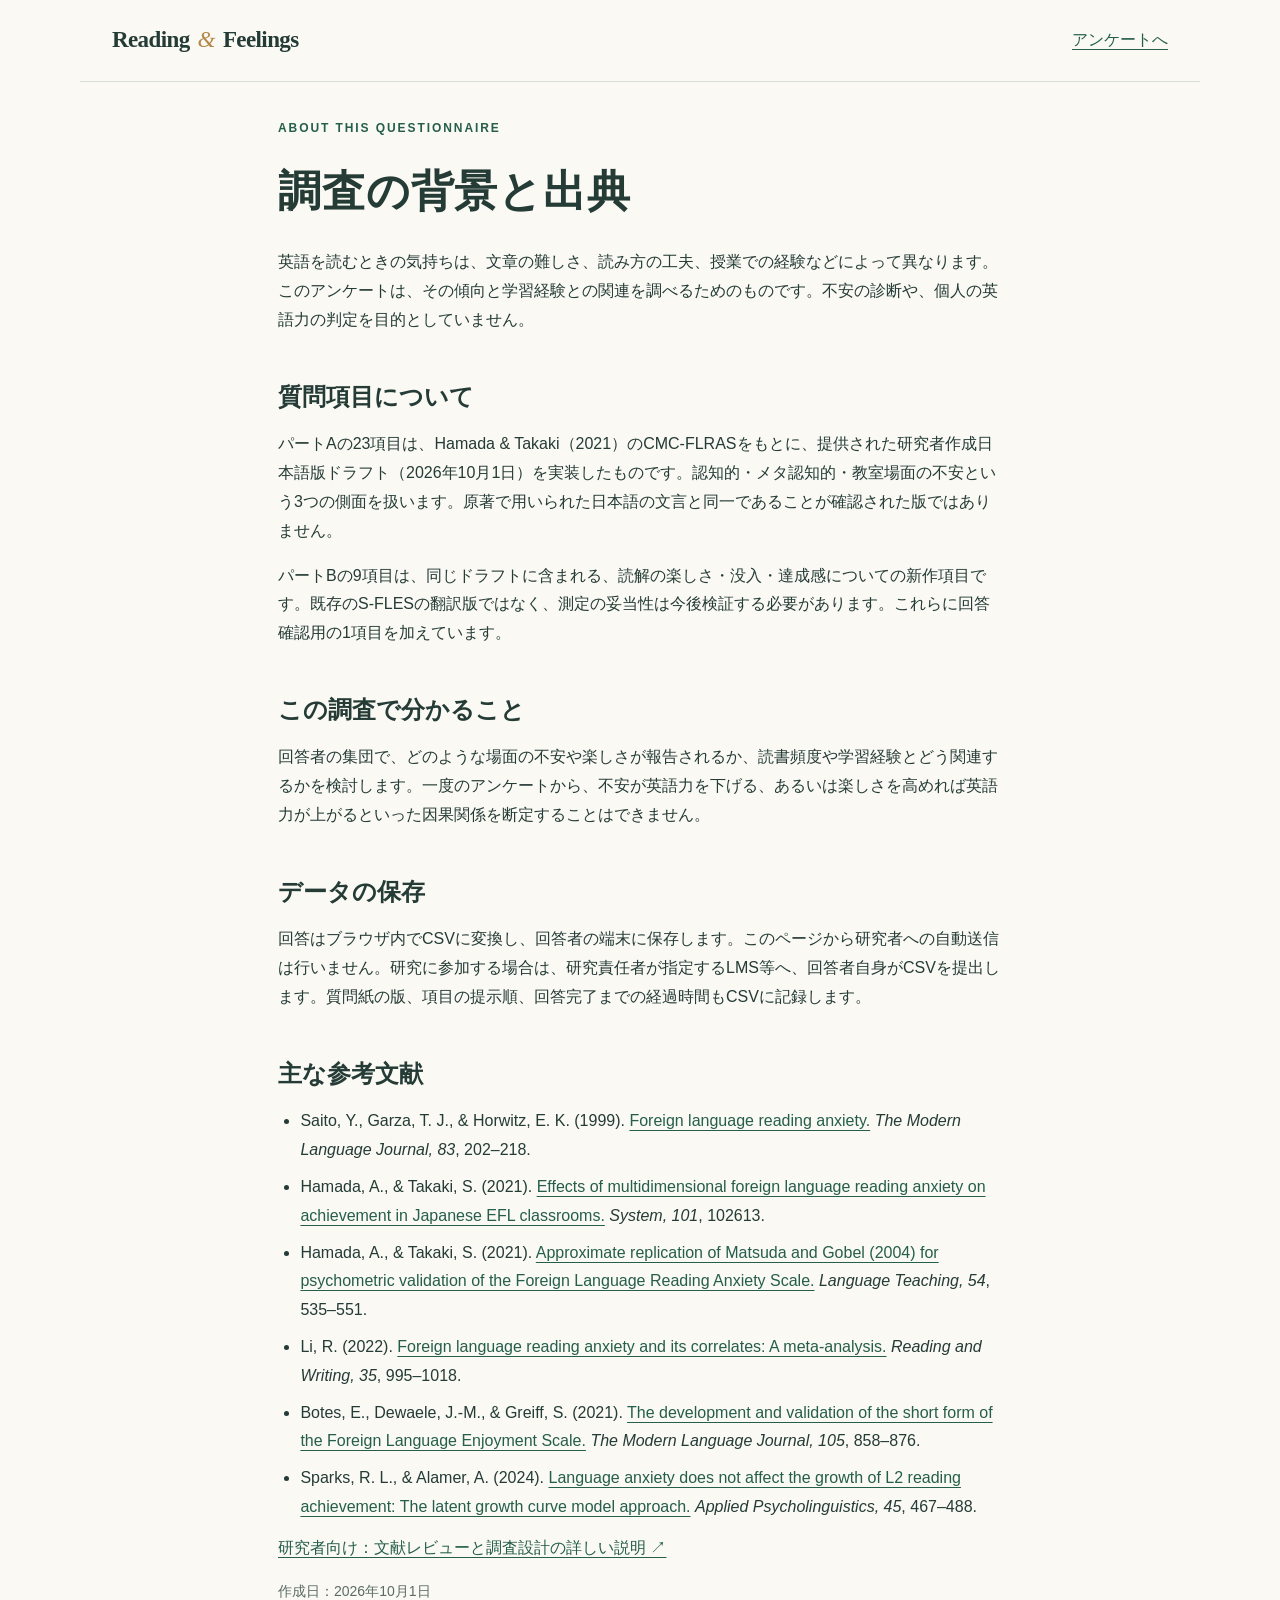
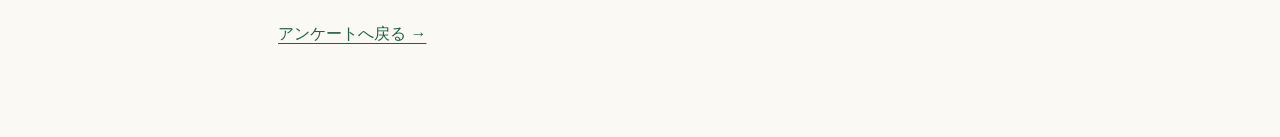
==== site/about.html @ a47036a0 "Add research-based Japanese reading questionnaire with CSV download" ====
<!doctype html>
<html lang="ja">
<head><meta charset="utf-8"><meta name="viewport" content="width=device-width, initial-scale=1"><meta name="robots" content="noindex, nofollow"><meta name="referrer" content="no-referrer"><title>調査の背景・出典 | Reading & Feelings</title><link rel="icon" href="favicon.svg" type="image/svg+xml"><link rel="stylesheet" href="styles.css"></head>
<body><header class="site-header"><div class="wordmark">Reading <i>&</i> Feelings</div><a href="index.html">アンケートへ</a></header>
<main class="prose"><p class="eyebrow">ABOUT THIS QUESTIONNAIRE</p><h1>調査の背景と出典</h1><p>英語を読むときの気持ちは、文章の難しさ、読み方の工夫、授業での経験などによって異なります。このアンケートは、その傾向と学習経験との関連を調べるためのものです。不安の診断や、個人の英語力の判定を目的としていません。</p>
<h2>質問項目について</h2><p>パートAの23項目は、Hamada & Takaki（2021）のCMC-FLRASをもとに、提供された研究者作成日本語版ドラフト（2026年10月1日）を実装したものです。認知的・メタ認知的・教室場面の不安という3つの側面を扱います。原著で用いられた日本語の文言と同一であることが確認された版ではありません。</p><p>パートBの9項目は、同じドラフトに含まれる、読解の楽しさ・没入・達成感についての新作項目です。既存のS-FLESの翻訳版ではなく、測定の妥当性は今後検証する必要があります。これらに回答確認用の1項目を加えています。</p>
<h2>この調査で分かること</h2><p>回答者の集団で、どのような場面の不安や楽しさが報告されるか、読書頻度や学習経験とどう関連するかを検討します。一度のアンケートから、不安が英語力を下げる、あるいは楽しさを高めれば英語力が上がるといった因果関係を断定することはできません。</p>
<h2>データの保存</h2><p>回答はブラウザ内でCSVに変換し、回答者の端末に保存します。このページから研究者への自動送信は行いません。研究に参加する場合は、研究責任者が指定するLMS等へ、回答者自身がCSVを提出します。質問紙の版、項目の提示順、回答完了までの経過時間もCSVに記録します。</p>
<h2>主な参考文献</h2><ul class="list">
<li>Saito, Y., Garza, T. J., & Horwitz, E. K. (1999). <a href="https://doi.org/10.1111/0026-7902.00016">Foreign language reading anxiety.</a> <i>The Modern Language Journal, 83</i>, 202–218.</li>
<li>Hamada, A., & Takaki, S. (2021). <a href="https://doi.org/10.1016/j.system.2021.102613">Effects of multidimensional foreign language reading anxiety on achievement in Japanese EFL classrooms.</a> <i>System, 101</i>, 102613.</li>
<li>Hamada, A., & Takaki, S. (2021). <a href="https://doi.org/10.1017/S0261444819000296">Approximate replication of Matsuda and Gobel (2004) for psychometric validation of the Foreign Language Reading Anxiety Scale.</a> <i>Language Teaching, 54</i>, 535–551.</li>
<li>Li, R. (2022). <a href="https://doi.org/10.1007/s11145-021-10213-x">Foreign language reading anxiety and its correlates: A meta-analysis.</a> <i>Reading and Writing, 35</i>, 995–1018.</li>
<li>Botes, E., Dewaele, J.-M., & Greiff, S. (2021). <a href="https://doi.org/10.1111/modl.12741">The development and validation of the short form of the Foreign Language Enjoyment Scale.</a> <i>The Modern Language Journal, 105</i>, 858–876.</li>
<li>Sparks, R. L., & Alamer, A. (2024). <a href="https://doi.org/10.1017/S0142716424000171">Language anxiety does not affect the growth of L2 reading achievement: The latent growth curve model approach.</a> <i>Applied Psycholinguistics, 45</i>, 467–488.</li></ul>
<p><a href="https://github.com/Ryuya-dot-com/Reading_Questionnaire/blob/main/docs/literature-review.md">研究者向け：文献レビューと調査設計の詳しい説明 ↗</a></p><p class="quiet">作成日：2026年10月1日</p><p><a href="index.html">アンケートへ戻る →</a></p></main></body></html>
---- site/styles.css ----
:root { color-scheme: light; --ink:#253b36; --muted:#5c6c65; --green:#255e4a; --pale:#ecf2e9; --paper:#faf9f4; --line:#d7ded3; --gold:#b48744; }
* { box-sizing:border-box; }
body { margin:0; background:var(--paper); color:var(--ink); font-family:-apple-system,BlinkMacSystemFont,"Hiragino Kaku Gothic ProN","Yu Gothic",Meiryo,sans-serif; font-size:16px; line-height:1.8; }
button,input,select,textarea { font:inherit; }
a { color:var(--green); text-underline-offset:4px; }
button,a,input,select,textarea,summary { -webkit-tap-highlight-color:transparent; }
:focus-visible { outline:3px solid #ae761f; outline-offset:4px; }
h1[tabindex="-1"]:focus,h2[tabindex="-1"]:focus { outline:none; }
[hidden] { display:none!important; }
.site-header,.site-footer { max-width:1120px; margin:auto; padding:26px 32px; display:flex; align-items:center; justify-content:space-between; gap:20px; }
.site-header { border-bottom:1px solid var(--line); }
.wordmark { font:600 23px Georgia,serif; letter-spacing:-.6px; display:flex; gap:8px; align-items:center; }
.wordmark i { color:var(--gold); font-weight:400; }
.book-mark { color:var(--green); font:30px Georgia,serif; margin-right:6px; }
.header-note,.site-footer { color:var(--muted); font-size:12px; }
main { max-width:850px; padding:36px 28px 72px; margin:auto; min-height:75vh; }
.hero { padding:25px 0 30px; }
.eyebrow { color:var(--green); letter-spacing:.16em; font-size:12px; font-weight:700; margin:0 0 18px; }
h1 { font-family:"Hiragino Mincho ProN","Yu Mincho",serif; font-size:clamp(29px,4vw,43px); line-height:1.65; font-weight:600; letter-spacing:.02em; margin:0 0 20px; }
h2 { font-size:24px; line-height:1.65; margin:0 0 14px; }
h3 { font-size:17px; margin:0 0 10px; }
p { margin:0 0 16px; }
.lead { color:var(--muted); max-width:640px; }
.facts { display:flex; flex-wrap:wrap; gap:12px 32px; border-top:1px solid var(--line); border-bottom:1px solid var(--line); padding:17px 0; margin:25px 0 0; font-size:14px; }
.facts strong { font-size:21px; margin-right:5px; }
.card { background:#fff; border:1px solid var(--line); border-radius:14px; padding:26px; margin-bottom:20px; }
.notice { border-left:3px solid var(--gold); background:#f4efdf; padding:14px 18px; border-radius:0 6px 6px 0; margin:0 0 26px; font-size:14px; }
.quiet { color:var(--muted); font-size:14px; }
.list { padding-left:1.4em; margin:0 0 12px; }
.list li { margin:8px 0; }
.consent-check { display:flex; gap:12px; align-items:flex-start; padding:12px 0; }
.consent-check input { width:21px; height:21px; flex:none; margin-top:4px; accent-color:var(--green); }
.actions { display:flex; align-items:center; justify-content:space-between; gap:14px; margin-top:26px; flex-wrap:wrap; }
button,.button { display:inline-block; padding:13px 24px; border:1px solid var(--green); border-radius:8px; background:var(--green); color:#fff; font-weight:600; text-decoration:none; cursor:pointer; min-height:50px; text-align:center; line-height:1.5; }
button:hover,.button:hover { background:#194c3b; }
button.secondary { background:transparent; color:var(--green); border-color:#a7b9ac; }
button.secondary:hover { background:var(--pale); }
.text-button { border:0; background:transparent; color:var(--muted); padding:9px 0; font-size:14px; text-decoration:underline; font-weight:400; }
.text-button:hover { color:var(--ink); background:transparent; }
.error { color:#9c2e24; padding:12px 0; font-weight:600; }
.progress-label { display:flex; justify-content:space-between; gap:12px; font-size:13px; color:var(--muted); margin-bottom:8px; }
progress { display:block; width:100%; height:6px; border:0; border-radius:8px; background:var(--line); margin-bottom:28px; }
progress::-webkit-progress-bar { background:var(--line); border-radius:8px; }
progress::-webkit-progress-value { background:var(--green); border-radius:8px; }
progress::-moz-progress-bar { background:var(--green); border-radius:8px; }
.question { min-width:0; padding:22px 24px 24px; margin:0 0 22px; border:1px solid var(--line); background:#fff; border-radius:12px; }
.question legend { padding:0 9px; margin-left:-9px; font-size:17px; font-weight:600; max-width:100%; }
.question legend .number { font-family:Georgia,serif; color:var(--green); margin-right:12px; font-size:21px; }
.likert { display:grid; grid-template-columns:repeat(5,1fr); gap:8px; margin-top:8px; }
.option { position:relative; }
.option input { position:absolute; opacity:0; width:1px; height:1px; }
.option span { min-height:104px; display:flex; flex-direction:column; justify-content:center; align-items:center; gap:3px; border:1px solid var(--line); border-radius:8px; padding:10px 6px; font-size:12px; text-align:center; cursor:pointer; line-height:1.5; }
.option b { font-size:18px; font-weight:500; }
.option input:checked + span { border-color:var(--green); background:var(--pale); box-shadow:inset 0 0 0 1px var(--green); color:#174734; }
.option input:focus-visible + span { outline:3px solid #ae761f; outline-offset:3px; }
.option span:hover { border-color:var(--green); }
.missing-options { display:flex; flex-wrap:wrap; gap:14px; margin-top:14px; font-size:13px; color:var(--muted); }
.missing-options label { display:flex; align-items:center; gap:6px; cursor:pointer; min-height:30px; }
.missing-options input { width:18px; height:18px; accent-color:var(--green); }
.question.invalid { border:2px solid #a43c2f; }
.fields { display:grid; grid-template-columns:1fr 1fr; gap:22px; }
.field { display:flex; flex-direction:column; gap:8px; font-size:14px; }
select,input[type=number],input[type=month],textarea { background:#fff; border:1px solid #9eafa4; border-radius:6px; color:var(--ink); padding:12px; width:100%; min-height:48px; }
textarea { resize:vertical; }
.field small { color:var(--muted); }
.check-icon { display:grid; place-items:center; border:1px solid #a7bea6; width:58px; height:58px; border-radius:50%; font-size:25px; color:var(--green); background:var(--pale); margin:0 0 24px; }
.filename { overflow-wrap:anywhere; background:var(--pale); border-radius:6px; padding:12px 16px; font-family:ui-monospace,monospace; font-size:13px; }
.summary { display:grid; grid-template-columns:repeat(3,1fr); gap:14px; margin:24px 0; }
.summary div { border-left:2px solid var(--line); padding-left:16px; }
.summary strong { display:block; font-size:27px; font-family:Georgia,serif; }
.review-table { border-collapse:collapse; width:100%; font-size:14px; margin:18px 0; }
.review-table td,.review-table th { padding:12px 8px; border-bottom:1px solid var(--line); text-align:left; vertical-align:top; }
.review-table td:last-child { min-width:125px; }
details { margin:20px 0; }
summary { cursor:pointer; font-weight:600; }
.site-footer { border-top:1px solid var(--line); align-items:flex-start; flex-wrap:wrap; }
.prose h2 { margin-top:42px; }
.prose { max-width:780px; }
@media (max-width:600px) {
  .site-header { padding:20px; } .header-note { display:none; }
  main { padding:25px 18px 48px; } .hero { padding:14px 0 20px; }
  h1 { font-size:clamp(23px,6.4vw,28px); letter-spacing:0; }
  .card { padding:20px; } .fields { grid-template-columns:1fr; }
  .question { padding:15px; } .question legend { font-size:16px; line-height:1.8; }
  .likert { grid-template-columns:1fr 1fr; } .likert .option:last-child { grid-column:1/-1; }
  .option span { min-height:69px; flex-direction:row; gap:10px; padding:10px; }
  .option b { font-size:17px; } .actions > button,.actions > .button { flex:1; }
  .facts { gap:9px 20px; font-size:13px; } .site-footer { padding:24px 20px; }
}
.skip-link { position:absolute; top:-100px; left:10px; background:#fff; padding:10px; z-index:5; }
.skip-link:focus { top:10px; }
@media (prefers-reduced-motion:no-preference) { button,.option span { transition:background-color .12s; } }
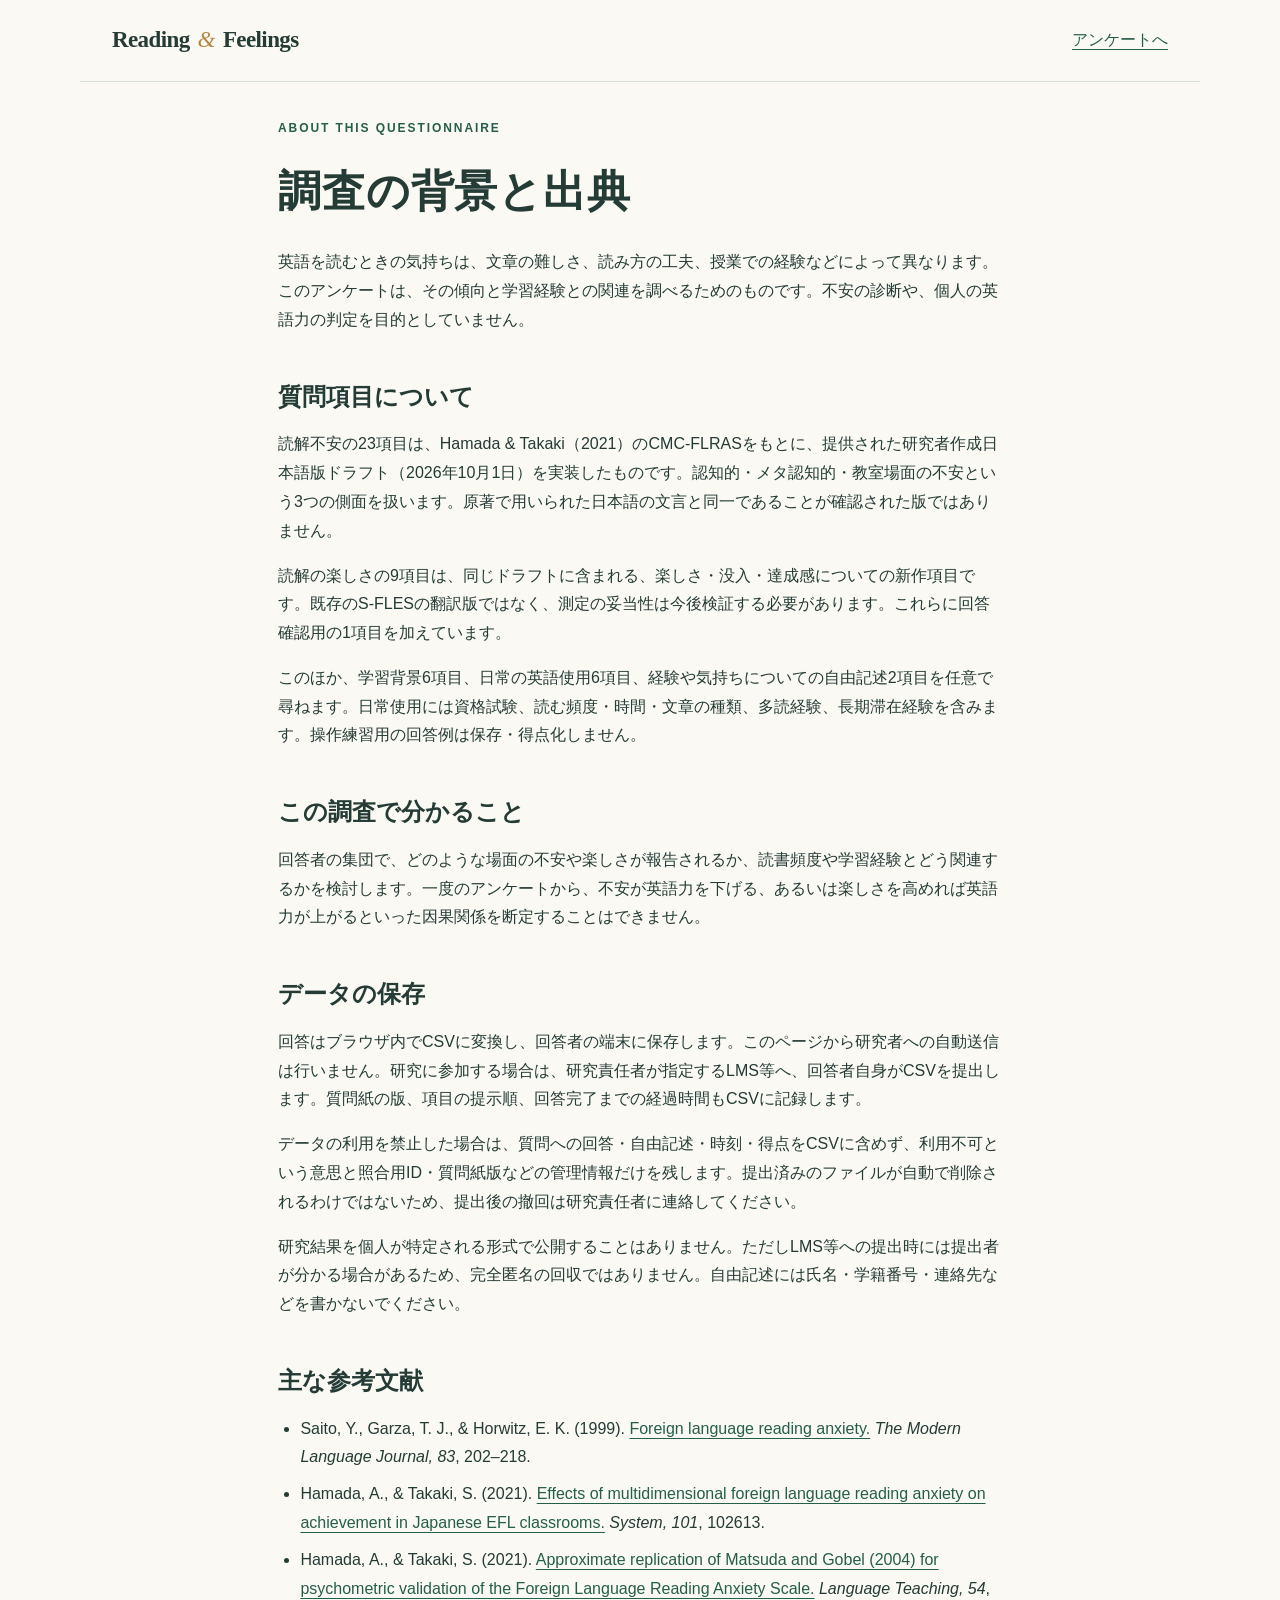
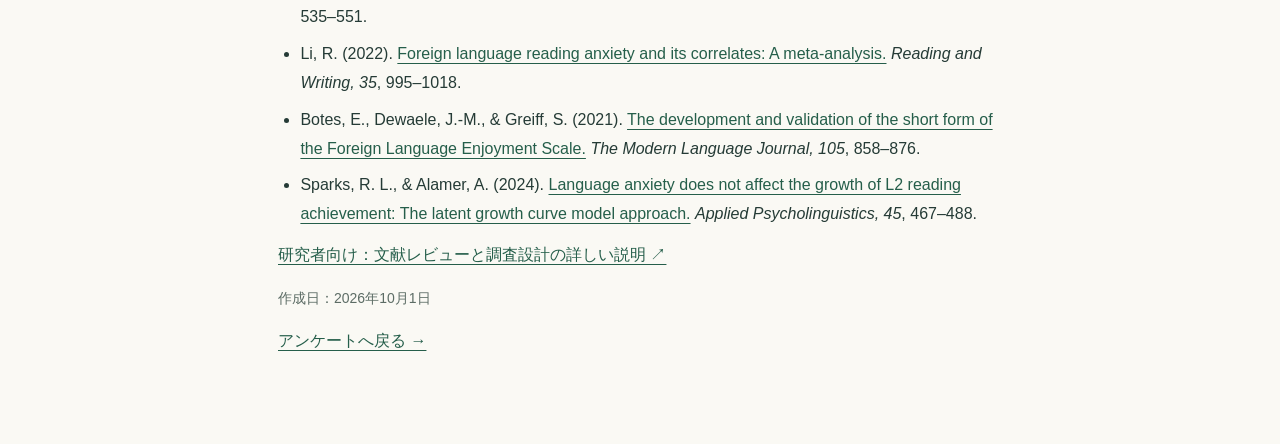
==== commit ee0c6280: "Add daily English use, open responses, and enforce data-use refusal" ====
--- a/site/about.html
+++ b/site/about.html
@@ -3,9 +3,10 @@
 <head><meta charset="utf-8"><meta name="viewport" content="width=device-width, initial-scale=1"><meta name="robots" content="noindex, nofollow"><meta name="referrer" content="no-referrer"><title>調査の背景・出典 | Reading & Feelings</title><link rel="icon" href="favicon.svg" type="image/svg+xml"><link rel="stylesheet" href="styles.css"></head>
 <body><header class="site-header"><div class="wordmark">Reading <i>&</i> Feelings</div><a href="index.html">アンケートへ</a></header>
 <main class="prose"><p class="eyebrow">ABOUT THIS QUESTIONNAIRE</p><h1>調査の背景と出典</h1><p>英語を読むときの気持ちは、文章の難しさ、読み方の工夫、授業での経験などによって異なります。このアンケートは、その傾向と学習経験との関連を調べるためのものです。不安の診断や、個人の英語力の判定を目的としていません。</p>
-<h2>質問項目について</h2><p>パートAの23項目は、Hamada & Takaki（2021）のCMC-FLRASをもとに、提供された研究者作成日本語版ドラフト（2026年10月1日）を実装したものです。認知的・メタ認知的・教室場面の不安という3つの側面を扱います。原著で用いられた日本語の文言と同一であることが確認された版ではありません。</p><p>パートBの9項目は、同じドラフトに含まれる、読解の楽しさ・没入・達成感についての新作項目です。既存のS-FLESの翻訳版ではなく、測定の妥当性は今後検証する必要があります。これらに回答確認用の1項目を加えています。</p>
+<h2>質問項目について</h2><p>読解不安の23項目は、Hamada & Takaki（2021）のCMC-FLRASをもとに、提供された研究者作成日本語版ドラフト（2026年10月1日）を実装したものです。認知的・メタ認知的・教室場面の不安という3つの側面を扱います。原著で用いられた日本語の文言と同一であることが確認された版ではありません。</p><p>読解の楽しさの9項目は、同じドラフトに含まれる、楽しさ・没入・達成感についての新作項目です。既存のS-FLESの翻訳版ではなく、測定の妥当性は今後検証する必要があります。これらに回答確認用の1項目を加えています。</p><p>このほか、学習背景6項目、日常の英語使用6項目、経験や気持ちについての自由記述2項目を任意で尋ねます。日常使用には資格試験、読む頻度・時間・文章の種類、多読経験、長期滞在経験を含みます。操作練習用の回答例は保存・得点化しません。</p>
 <h2>この調査で分かること</h2><p>回答者の集団で、どのような場面の不安や楽しさが報告されるか、読書頻度や学習経験とどう関連するかを検討します。一度のアンケートから、不安が英語力を下げる、あるいは楽しさを高めれば英語力が上がるといった因果関係を断定することはできません。</p>
 <h2>データの保存</h2><p>回答はブラウザ内でCSVに変換し、回答者の端末に保存します。このページから研究者への自動送信は行いません。研究に参加する場合は、研究責任者が指定するLMS等へ、回答者自身がCSVを提出します。質問紙の版、項目の提示順、回答完了までの経過時間もCSVに記録します。</p>
+<p>データの利用を禁止した場合は、質問への回答・自由記述・時刻・得点をCSVに含めず、利用不可という意思と照合用ID・質問紙版などの管理情報だけを残します。提出済みのファイルが自動で削除されるわけではないため、提出後の撤回は研究責任者に連絡してください。</p><p>研究結果を個人が特定される形式で公開することはありません。ただしLMS等への提出時には提出者が分かる場合があるため、完全匿名の回収ではありません。自由記述には氏名・学籍番号・連絡先などを書かないでください。</p>
 <h2>主な参考文献</h2><ul class="list">
 <li>Saito, Y., Garza, T. J., & Horwitz, E. K. (1999). <a href="https://doi.org/10.1111/0026-7902.00016">Foreign language reading anxiety.</a> <i>The Modern Language Journal, 83</i>, 202–218.</li>
 <li>Hamada, A., & Takaki, S. (2021). <a href="https://doi.org/10.1016/j.system.2021.102613">Effects of multidimensional foreign language reading anxiety on achievement in Japanese EFL classrooms.</a> <i>System, 101</i>, 102613.</li>
--- a/site/styles.css
+++ b/site/styles.css
@@ -62,6 +62,13 @@
 .field { display:flex; flex-direction:column; gap:8px; font-size:14px; }
 select,input[type=number],input[type=month],textarea { background:#fff; border:1px solid #9eafa4; border-radius:6px; color:var(--ink); padding:12px; width:100%; min-height:48px; }
 textarea { resize:vertical; }
+input[type=text] { background:#fff; border:1px solid #9eafa4; border-radius:6px; color:var(--ink); padding:12px; width:100%; min-height:48px; }
+.plain-fieldset { border:0; padding:0; margin:0; min-width:0; }
+.plain-fieldset legend { font-weight:600; margin-bottom:12px; }
+.check-options { display:grid; gap:12px; margin:12px 0; }
+.check-options label { display:flex; gap:12px; align-items:flex-start; cursor:pointer; }
+.check-options input { width:20px; height:20px; flex:none; margin-top:5px; accent-color:var(--green); }
+.dependent { margin-top:20px; border-top:1px solid var(--line); padding-top:18px; }
 .field small { color:var(--muted); }
 .check-icon { display:grid; place-items:center; border:1px solid #a7bea6; width:58px; height:58px; border-radius:50%; font-size:25px; color:var(--green); background:var(--pale); margin:0 0 24px; }
 .filename { overflow-wrap:anywhere; background:var(--pale); border-radius:6px; padding:12px 16px; font-family:ui-monospace,monospace; font-size:13px; }
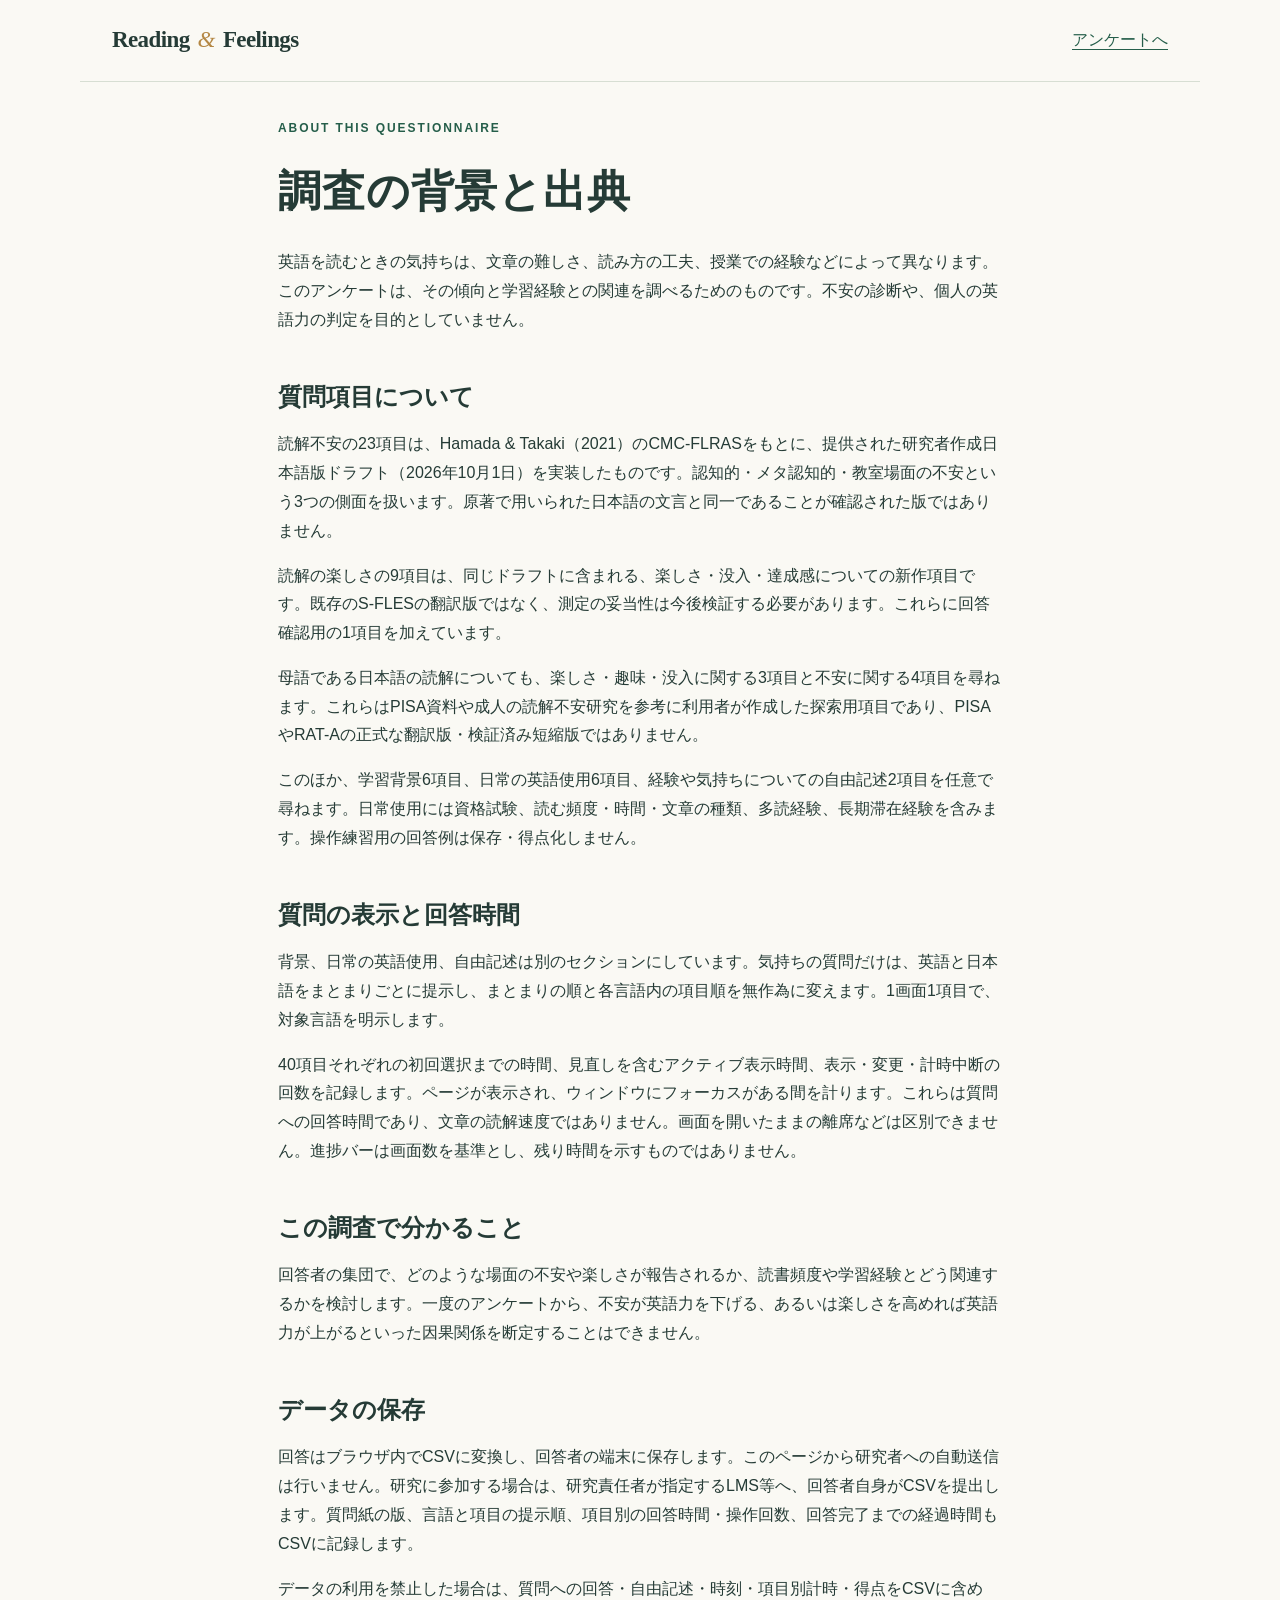
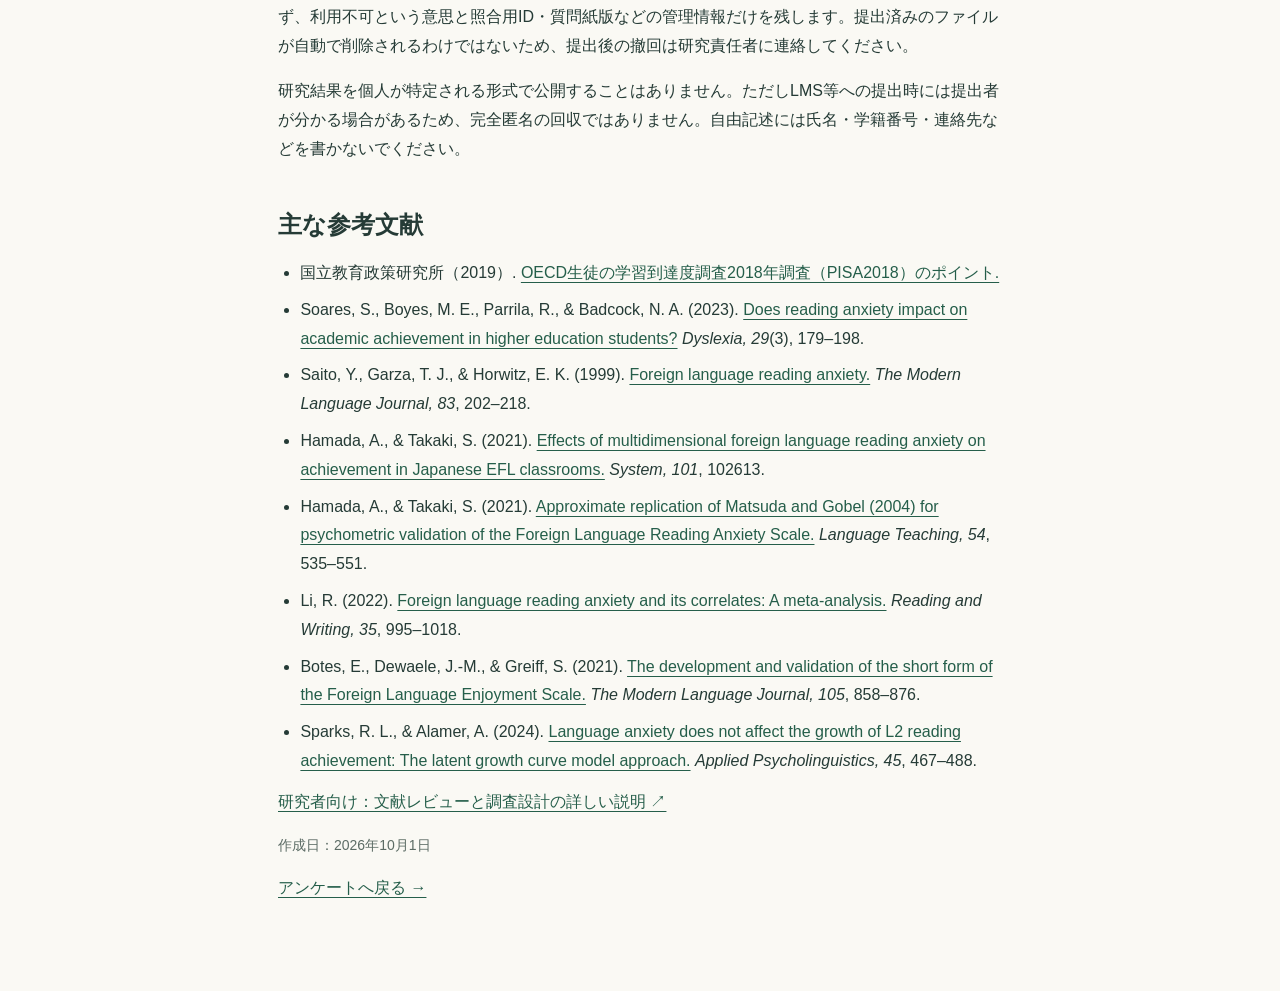
==== commit 4441b4af: "Add Japanese reading items, blocked randomization, item timing, and full progress" ====
--- a/site/about.html
+++ b/site/about.html
@@ -3,11 +3,14 @@
 <head><meta charset="utf-8"><meta name="viewport" content="width=device-width, initial-scale=1"><meta name="robots" content="noindex, nofollow"><meta name="referrer" content="no-referrer"><title>調査の背景・出典 | Reading & Feelings</title><link rel="icon" href="favicon.svg" type="image/svg+xml"><link rel="stylesheet" href="styles.css"></head>
 <body><header class="site-header"><div class="wordmark">Reading <i>&</i> Feelings</div><a href="index.html">アンケートへ</a></header>
 <main class="prose"><p class="eyebrow">ABOUT THIS QUESTIONNAIRE</p><h1>調査の背景と出典</h1><p>英語を読むときの気持ちは、文章の難しさ、読み方の工夫、授業での経験などによって異なります。このアンケートは、その傾向と学習経験との関連を調べるためのものです。不安の診断や、個人の英語力の判定を目的としていません。</p>
-<h2>質問項目について</h2><p>読解不安の23項目は、Hamada & Takaki（2021）のCMC-FLRASをもとに、提供された研究者作成日本語版ドラフト（2026年10月1日）を実装したものです。認知的・メタ認知的・教室場面の不安という3つの側面を扱います。原著で用いられた日本語の文言と同一であることが確認された版ではありません。</p><p>読解の楽しさの9項目は、同じドラフトに含まれる、楽しさ・没入・達成感についての新作項目です。既存のS-FLESの翻訳版ではなく、測定の妥当性は今後検証する必要があります。これらに回答確認用の1項目を加えています。</p><p>このほか、学習背景6項目、日常の英語使用6項目、経験や気持ちについての自由記述2項目を任意で尋ねます。日常使用には資格試験、読む頻度・時間・文章の種類、多読経験、長期滞在経験を含みます。操作練習用の回答例は保存・得点化しません。</p>
+<h2>質問項目について</h2><p>読解不安の23項目は、Hamada & Takaki（2021）のCMC-FLRASをもとに、提供された研究者作成日本語版ドラフト（2026年10月1日）を実装したものです。認知的・メタ認知的・教室場面の不安という3つの側面を扱います。原著で用いられた日本語の文言と同一であることが確認された版ではありません。</p><p>読解の楽しさの9項目は、同じドラフトに含まれる、楽しさ・没入・達成感についての新作項目です。既存のS-FLESの翻訳版ではなく、測定の妥当性は今後検証する必要があります。これらに回答確認用の1項目を加えています。</p><p>母語である日本語の読解についても、楽しさ・趣味・没入に関する3項目と不安に関する4項目を尋ねます。これらはPISA資料や成人の読解不安研究を参考に利用者が作成した探索用項目であり、PISAやRAT-Aの正式な翻訳版・検証済み短縮版ではありません。</p><p>このほか、学習背景6項目、日常の英語使用6項目、経験や気持ちについての自由記述2項目を任意で尋ねます。日常使用には資格試験、読む頻度・時間・文章の種類、多読経験、長期滞在経験を含みます。操作練習用の回答例は保存・得点化しません。</p>
+<h2>質問の表示と回答時間</h2><p>背景、日常の英語使用、自由記述は別のセクションにしています。気持ちの質問だけは、英語と日本語をまとまりごとに提示し、まとまりの順と各言語内の項目順を無作為に変えます。1画面1項目で、対象言語を明示します。</p><p>40項目それぞれの初回選択までの時間、見直しを含むアクティブ表示時間、表示・変更・計時中断の回数を記録します。ページが表示され、ウィンドウにフォーカスがある間を計ります。これらは質問への回答時間であり、文章の読解速度ではありません。画面を開いたままの離席などは区別できません。進捗バーは画面数を基準とし、残り時間を示すものではありません。</p>
 <h2>この調査で分かること</h2><p>回答者の集団で、どのような場面の不安や楽しさが報告されるか、読書頻度や学習経験とどう関連するかを検討します。一度のアンケートから、不安が英語力を下げる、あるいは楽しさを高めれば英語力が上がるといった因果関係を断定することはできません。</p>
-<h2>データの保存</h2><p>回答はブラウザ内でCSVに変換し、回答者の端末に保存します。このページから研究者への自動送信は行いません。研究に参加する場合は、研究責任者が指定するLMS等へ、回答者自身がCSVを提出します。質問紙の版、項目の提示順、回答完了までの経過時間もCSVに記録します。</p>
-<p>データの利用を禁止した場合は、質問への回答・自由記述・時刻・得点をCSVに含めず、利用不可という意思と照合用ID・質問紙版などの管理情報だけを残します。提出済みのファイルが自動で削除されるわけではないため、提出後の撤回は研究責任者に連絡してください。</p><p>研究結果を個人が特定される形式で公開することはありません。ただしLMS等への提出時には提出者が分かる場合があるため、完全匿名の回収ではありません。自由記述には氏名・学籍番号・連絡先などを書かないでください。</p>
+<h2>データの保存</h2><p>回答はブラウザ内でCSVに変換し、回答者の端末に保存します。このページから研究者への自動送信は行いません。研究に参加する場合は、研究責任者が指定するLMS等へ、回答者自身がCSVを提出します。質問紙の版、言語と項目の提示順、項目別の回答時間・操作回数、回答完了までの経過時間もCSVに記録します。</p>
+<p>データの利用を禁止した場合は、質問への回答・自由記述・時刻・項目別計時・得点をCSVに含めず、利用不可という意思と照合用ID・質問紙版などの管理情報だけを残します。提出済みのファイルが自動で削除されるわけではないため、提出後の撤回は研究責任者に連絡してください。</p><p>研究結果を個人が特定される形式で公開することはありません。ただしLMS等への提出時には提出者が分かる場合があるため、完全匿名の回収ではありません。自由記述には氏名・学籍番号・連絡先などを書かないでください。</p>
 <h2>主な参考文献</h2><ul class="list">
+<li>国立教育政策研究所（2019）. <a href="https://www.nier.go.jp/kokusai/pisa/pdf/2018/01_point.pdf">OECD生徒の学習到達度調査2018年調査（PISA2018）のポイント.</a></li>
+<li>Soares, S., Boyes, M. E., Parrila, R., &amp; Badcock, N. A. (2023). <a href="https://doi.org/10.1002/dys.1738">Does reading anxiety impact on academic achievement in higher education students?</a> <i>Dyslexia, 29</i>(3), 179–198.</li>
 <li>Saito, Y., Garza, T. J., & Horwitz, E. K. (1999). <a href="https://doi.org/10.1111/0026-7902.00016">Foreign language reading anxiety.</a> <i>The Modern Language Journal, 83</i>, 202–218.</li>
 <li>Hamada, A., & Takaki, S. (2021). <a href="https://doi.org/10.1016/j.system.2021.102613">Effects of multidimensional foreign language reading anxiety on achievement in Japanese EFL classrooms.</a> <i>System, 101</i>, 102613.</li>
 <li>Hamada, A., & Takaki, S. (2021). <a href="https://doi.org/10.1017/S0261444819000296">Approximate replication of Matsuda and Gobel (2004) for psychometric validation of the Foreign Language Reading Anxiety Scale.</a> <i>Language Teaching, 54</i>, 535–551.</li>
--- a/site/styles.css
+++ b/site/styles.css
@@ -39,6 +39,10 @@
 .text-button:hover { color:var(--ink); background:transparent; }
 .error { color:#9c2e24; padding:12px 0; font-weight:600; }
 .progress-label { display:flex; justify-content:space-between; gap:12px; font-size:13px; color:var(--muted); margin-bottom:8px; }
+#progress-area { position:sticky; top:0; z-index:2; background:var(--paper); padding:12px 0 10px; margin-bottom:22px; border-bottom:1px solid var(--line); }
+#progress-area progress { margin-bottom:6px; }
+#progress-detail { margin:0; font-size:12px; }
+.language-label { display:inline-block; background:var(--pale); color:var(--green); border:1px solid var(--line); border-radius:6px; padding:5px 12px; font-size:14px; font-weight:600; }
 progress { display:block; width:100%; height:6px; border:0; border-radius:8px; background:var(--line); margin-bottom:28px; }
 progress::-webkit-progress-bar { background:var(--line); border-radius:8px; }
 progress::-webkit-progress-value { background:var(--green); border-radius:8px; }
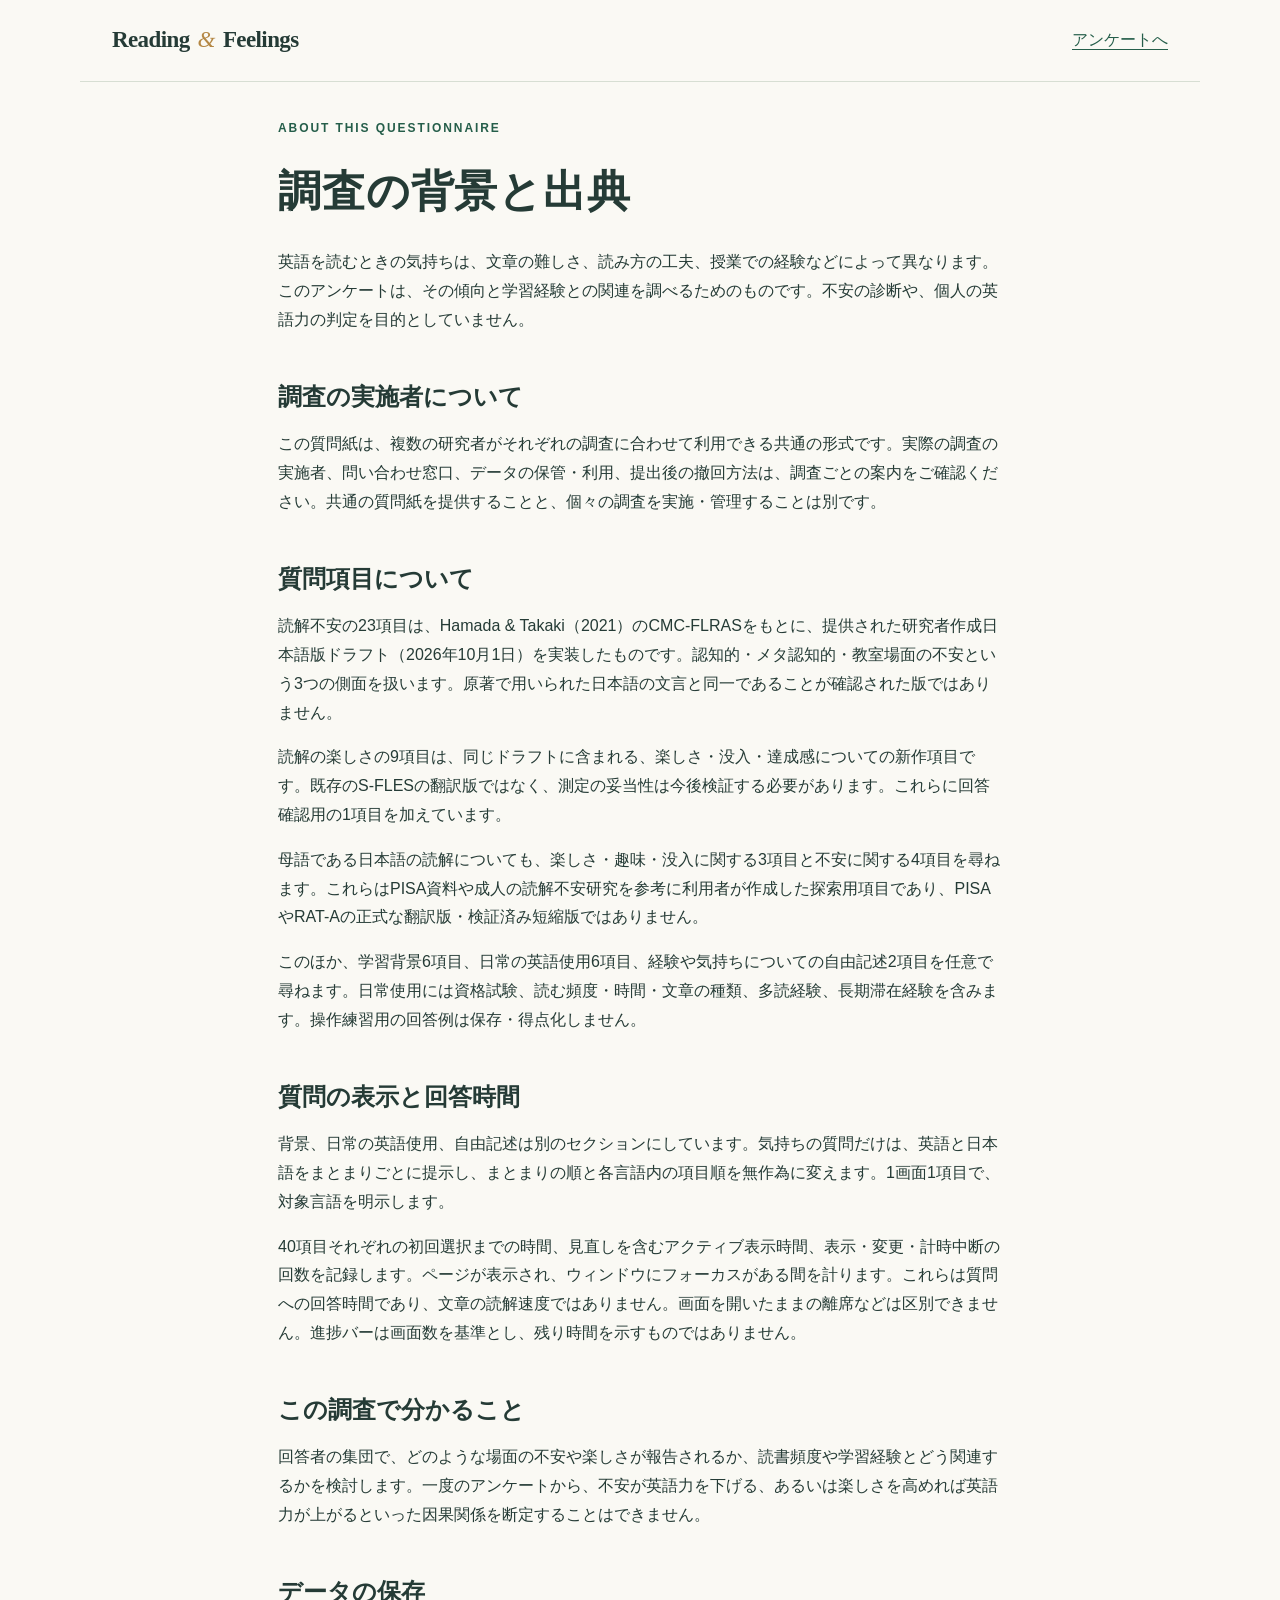
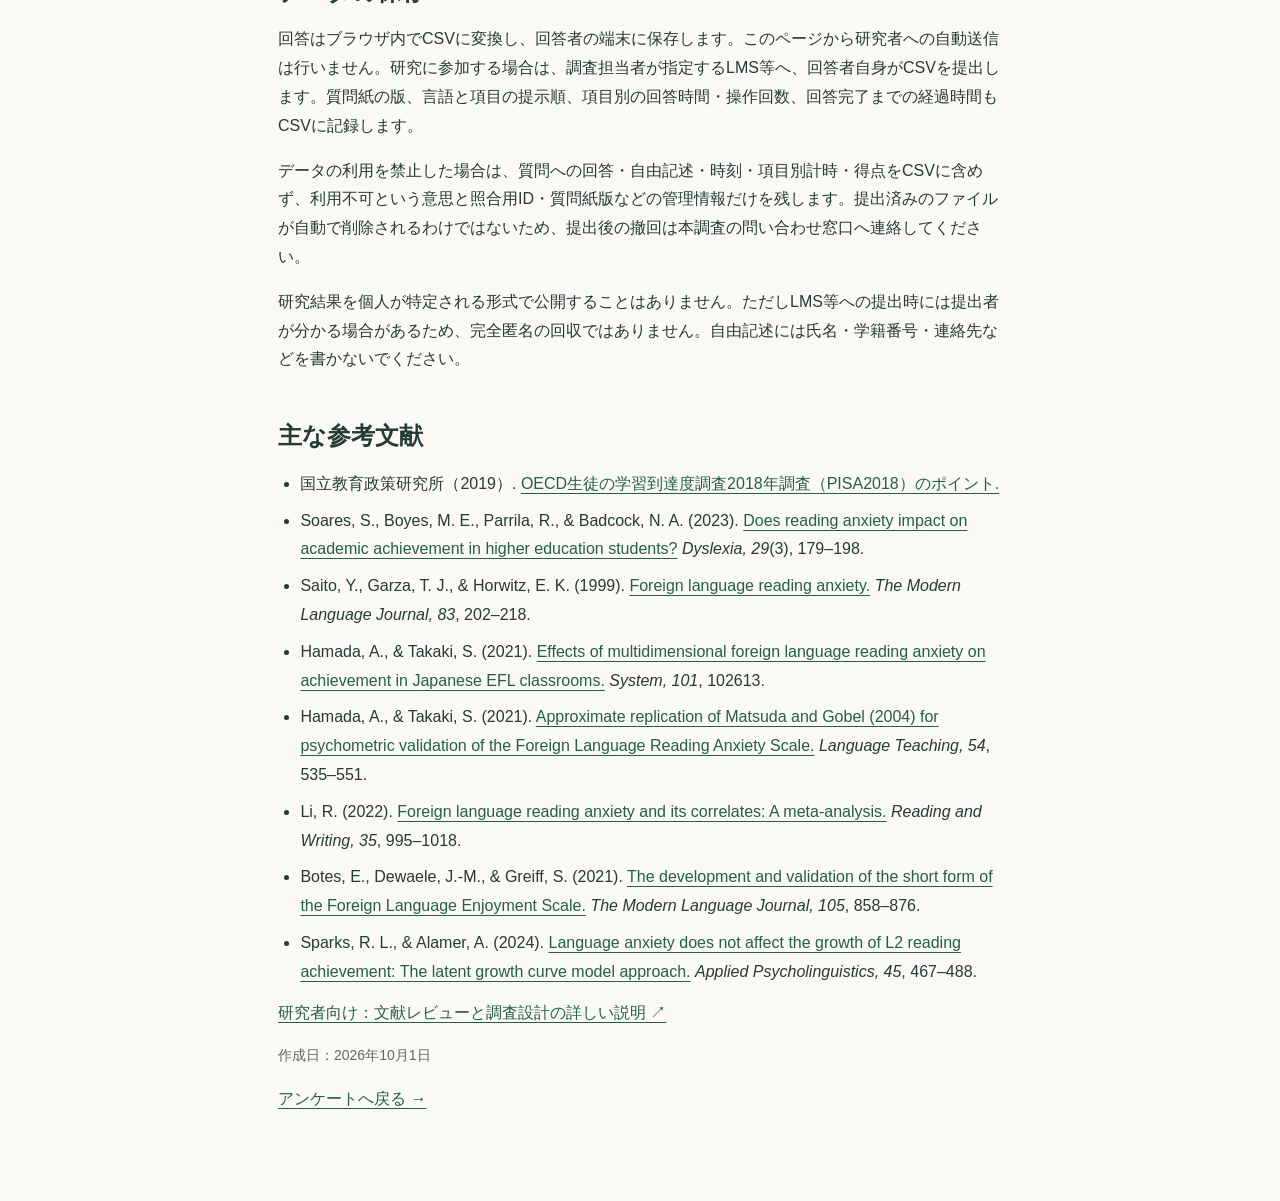
==== commit 0b93d06e: "Separate reusable questionnaire wording from study-specific responsibility" ====
--- a/site/about.html
+++ b/site/about.html
@@ -3,11 +3,12 @@
 <head><meta charset="utf-8"><meta name="viewport" content="width=device-width, initial-scale=1"><meta name="robots" content="noindex, nofollow"><meta name="referrer" content="no-referrer"><title>調査の背景・出典 | Reading & Feelings</title><link rel="icon" href="favicon.svg" type="image/svg+xml"><link rel="stylesheet" href="styles.css"></head>
 <body><header class="site-header"><div class="wordmark">Reading <i>&</i> Feelings</div><a href="index.html">アンケートへ</a></header>
 <main class="prose"><p class="eyebrow">ABOUT THIS QUESTIONNAIRE</p><h1>調査の背景と出典</h1><p>英語を読むときの気持ちは、文章の難しさ、読み方の工夫、授業での経験などによって異なります。このアンケートは、その傾向と学習経験との関連を調べるためのものです。不安の診断や、個人の英語力の判定を目的としていません。</p>
+<h2>調査の実施者について</h2><p>この質問紙は、複数の研究者がそれぞれの調査に合わせて利用できる共通の形式です。実際の調査の実施者、問い合わせ窓口、データの保管・利用、提出後の撤回方法は、調査ごとの案内をご確認ください。共通の質問紙を提供することと、個々の調査を実施・管理することは別です。</p>
 <h2>質問項目について</h2><p>読解不安の23項目は、Hamada & Takaki（2021）のCMC-FLRASをもとに、提供された研究者作成日本語版ドラフト（2026年10月1日）を実装したものです。認知的・メタ認知的・教室場面の不安という3つの側面を扱います。原著で用いられた日本語の文言と同一であることが確認された版ではありません。</p><p>読解の楽しさの9項目は、同じドラフトに含まれる、楽しさ・没入・達成感についての新作項目です。既存のS-FLESの翻訳版ではなく、測定の妥当性は今後検証する必要があります。これらに回答確認用の1項目を加えています。</p><p>母語である日本語の読解についても、楽しさ・趣味・没入に関する3項目と不安に関する4項目を尋ねます。これらはPISA資料や成人の読解不安研究を参考に利用者が作成した探索用項目であり、PISAやRAT-Aの正式な翻訳版・検証済み短縮版ではありません。</p><p>このほか、学習背景6項目、日常の英語使用6項目、経験や気持ちについての自由記述2項目を任意で尋ねます。日常使用には資格試験、読む頻度・時間・文章の種類、多読経験、長期滞在経験を含みます。操作練習用の回答例は保存・得点化しません。</p>
 <h2>質問の表示と回答時間</h2><p>背景、日常の英語使用、自由記述は別のセクションにしています。気持ちの質問だけは、英語と日本語をまとまりごとに提示し、まとまりの順と各言語内の項目順を無作為に変えます。1画面1項目で、対象言語を明示します。</p><p>40項目それぞれの初回選択までの時間、見直しを含むアクティブ表示時間、表示・変更・計時中断の回数を記録します。ページが表示され、ウィンドウにフォーカスがある間を計ります。これらは質問への回答時間であり、文章の読解速度ではありません。画面を開いたままの離席などは区別できません。進捗バーは画面数を基準とし、残り時間を示すものではありません。</p>
 <h2>この調査で分かること</h2><p>回答者の集団で、どのような場面の不安や楽しさが報告されるか、読書頻度や学習経験とどう関連するかを検討します。一度のアンケートから、不安が英語力を下げる、あるいは楽しさを高めれば英語力が上がるといった因果関係を断定することはできません。</p>
-<h2>データの保存</h2><p>回答はブラウザ内でCSVに変換し、回答者の端末に保存します。このページから研究者への自動送信は行いません。研究に参加する場合は、研究責任者が指定するLMS等へ、回答者自身がCSVを提出します。質問紙の版、言語と項目の提示順、項目別の回答時間・操作回数、回答完了までの経過時間もCSVに記録します。</p>
-<p>データの利用を禁止した場合は、質問への回答・自由記述・時刻・項目別計時・得点をCSVに含めず、利用不可という意思と照合用ID・質問紙版などの管理情報だけを残します。提出済みのファイルが自動で削除されるわけではないため、提出後の撤回は研究責任者に連絡してください。</p><p>研究結果を個人が特定される形式で公開することはありません。ただしLMS等への提出時には提出者が分かる場合があるため、完全匿名の回収ではありません。自由記述には氏名・学籍番号・連絡先などを書かないでください。</p>
+<h2>データの保存</h2><p>回答はブラウザ内でCSVに変換し、回答者の端末に保存します。このページから研究者への自動送信は行いません。研究に参加する場合は、調査担当者が指定するLMS等へ、回答者自身がCSVを提出します。質問紙の版、言語と項目の提示順、項目別の回答時間・操作回数、回答完了までの経過時間もCSVに記録します。</p>
+<p>データの利用を禁止した場合は、質問への回答・自由記述・時刻・項目別計時・得点をCSVに含めず、利用不可という意思と照合用ID・質問紙版などの管理情報だけを残します。提出済みのファイルが自動で削除されるわけではないため、提出後の撤回は本調査の問い合わせ窓口へ連絡してください。</p><p>研究結果を個人が特定される形式で公開することはありません。ただしLMS等への提出時には提出者が分かる場合があるため、完全匿名の回収ではありません。自由記述には氏名・学籍番号・連絡先などを書かないでください。</p>
 <h2>主な参考文献</h2><ul class="list">
 <li>国立教育政策研究所（2019）. <a href="https://www.nier.go.jp/kokusai/pisa/pdf/2018/01_point.pdf">OECD生徒の学習到達度調査2018年調査（PISA2018）のポイント.</a></li>
 <li>Soares, S., Boyes, M. E., Parrila, R., &amp; Badcock, N. A. (2023). <a href="https://doi.org/10.1002/dys.1738">Does reading anxiety impact on academic achievement in higher education students?</a> <i>Dyslexia, 29</i>(3), 179–198.</li>
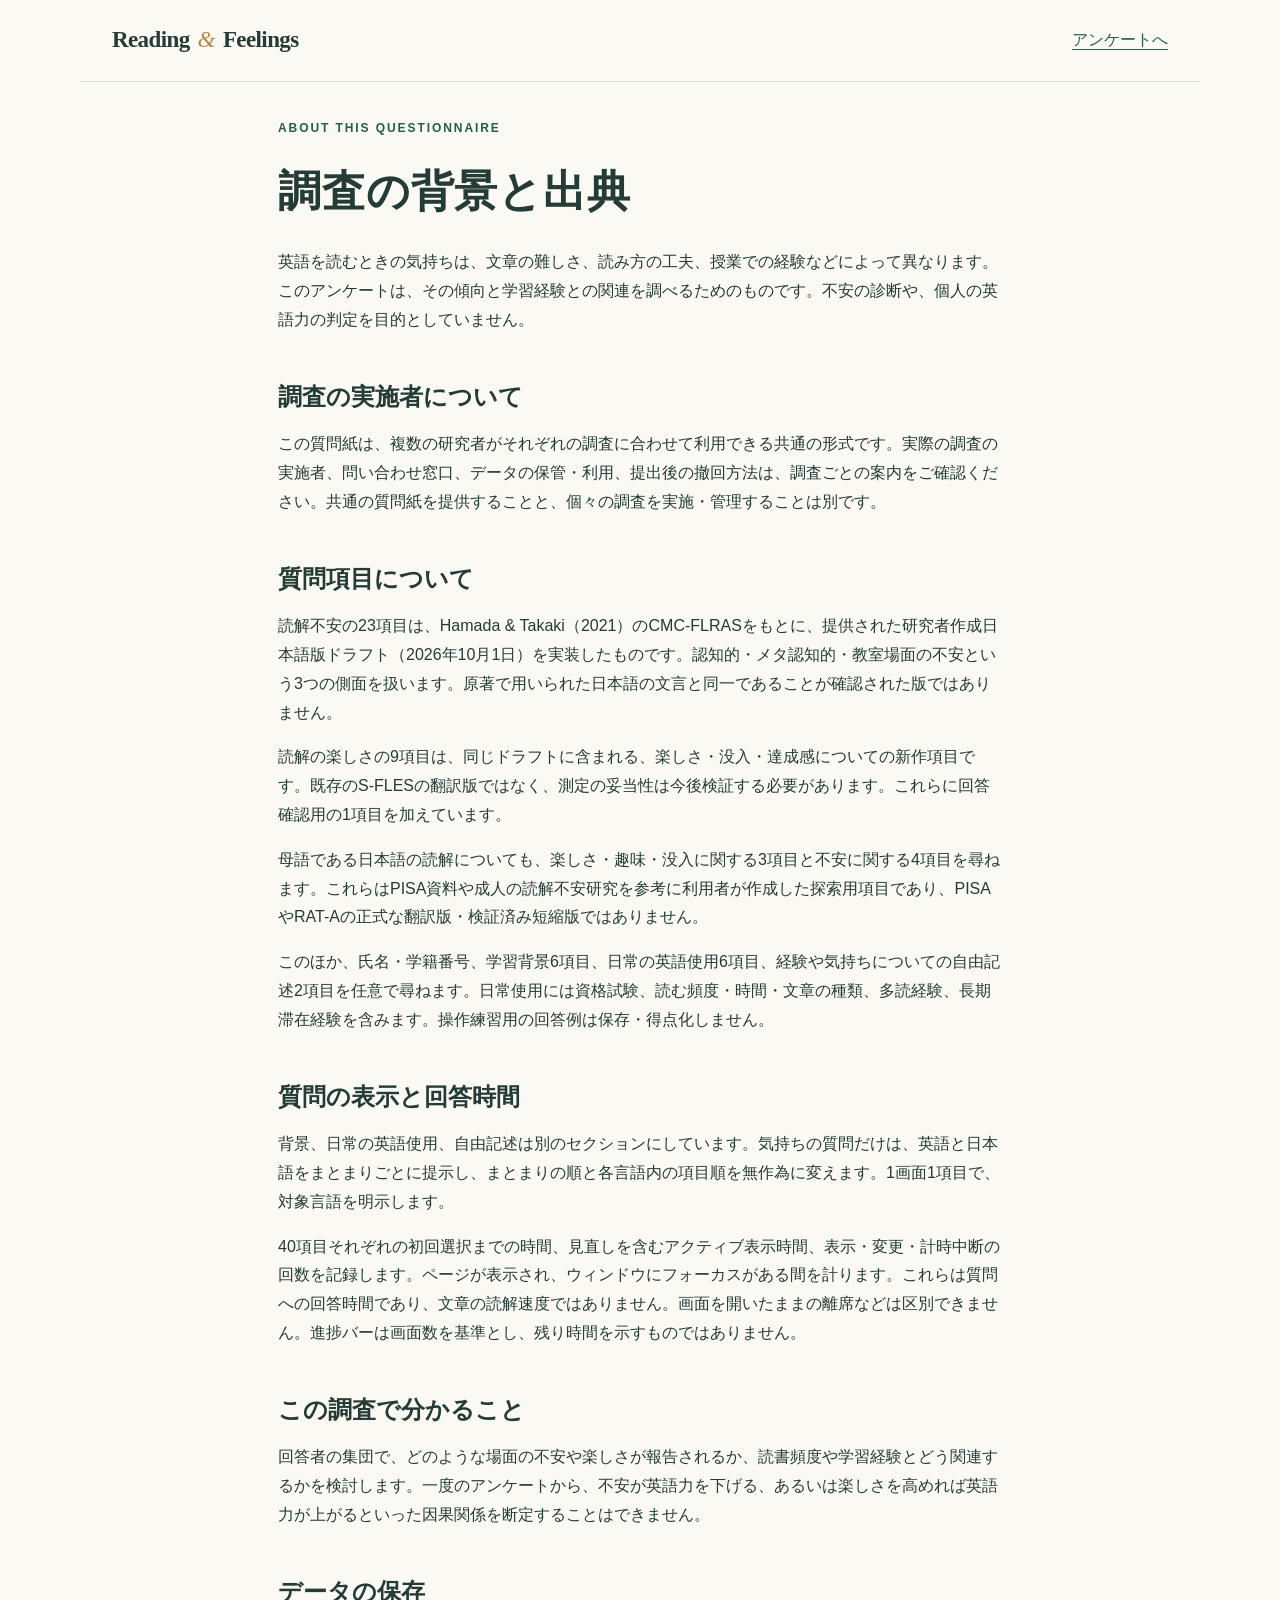
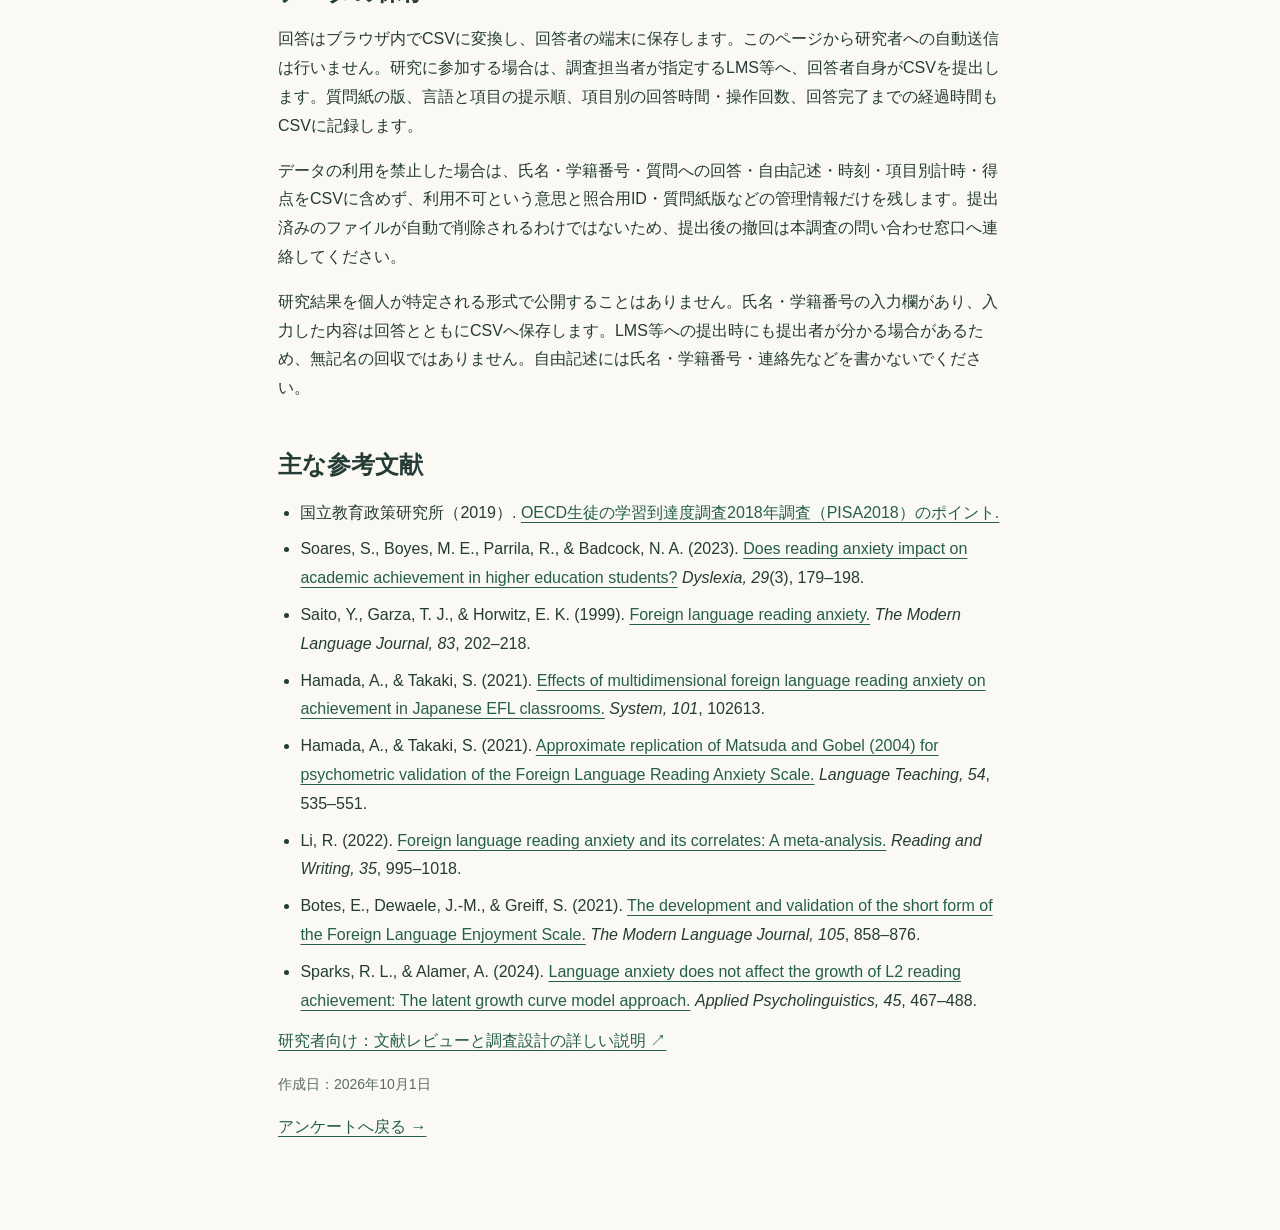
==== commit 0a1e81a0: "Add participant identifiers and explicit data-use choice; simplify survey screens" ====
--- a/site/about.html
+++ b/site/about.html
@@ -4,11 +4,11 @@
 <body><header class="site-header"><div class="wordmark">Reading <i>&</i> Feelings</div><a href="index.html">アンケートへ</a></header>
 <main class="prose"><p class="eyebrow">ABOUT THIS QUESTIONNAIRE</p><h1>調査の背景と出典</h1><p>英語を読むときの気持ちは、文章の難しさ、読み方の工夫、授業での経験などによって異なります。このアンケートは、その傾向と学習経験との関連を調べるためのものです。不安の診断や、個人の英語力の判定を目的としていません。</p>
 <h2>調査の実施者について</h2><p>この質問紙は、複数の研究者がそれぞれの調査に合わせて利用できる共通の形式です。実際の調査の実施者、問い合わせ窓口、データの保管・利用、提出後の撤回方法は、調査ごとの案内をご確認ください。共通の質問紙を提供することと、個々の調査を実施・管理することは別です。</p>
-<h2>質問項目について</h2><p>読解不安の23項目は、Hamada & Takaki（2021）のCMC-FLRASをもとに、提供された研究者作成日本語版ドラフト（2026年10月1日）を実装したものです。認知的・メタ認知的・教室場面の不安という3つの側面を扱います。原著で用いられた日本語の文言と同一であることが確認された版ではありません。</p><p>読解の楽しさの9項目は、同じドラフトに含まれる、楽しさ・没入・達成感についての新作項目です。既存のS-FLESの翻訳版ではなく、測定の妥当性は今後検証する必要があります。これらに回答確認用の1項目を加えています。</p><p>母語である日本語の読解についても、楽しさ・趣味・没入に関する3項目と不安に関する4項目を尋ねます。これらはPISA資料や成人の読解不安研究を参考に利用者が作成した探索用項目であり、PISAやRAT-Aの正式な翻訳版・検証済み短縮版ではありません。</p><p>このほか、学習背景6項目、日常の英語使用6項目、経験や気持ちについての自由記述2項目を任意で尋ねます。日常使用には資格試験、読む頻度・時間・文章の種類、多読経験、長期滞在経験を含みます。操作練習用の回答例は保存・得点化しません。</p>
+<h2>質問項目について</h2><p>読解不安の23項目は、Hamada & Takaki（2021）のCMC-FLRASをもとに、提供された研究者作成日本語版ドラフト（2026年10月1日）を実装したものです。認知的・メタ認知的・教室場面の不安という3つの側面を扱います。原著で用いられた日本語の文言と同一であることが確認された版ではありません。</p><p>読解の楽しさの9項目は、同じドラフトに含まれる、楽しさ・没入・達成感についての新作項目です。既存のS-FLESの翻訳版ではなく、測定の妥当性は今後検証する必要があります。これらに回答確認用の1項目を加えています。</p><p>母語である日本語の読解についても、楽しさ・趣味・没入に関する3項目と不安に関する4項目を尋ねます。これらはPISA資料や成人の読解不安研究を参考に利用者が作成した探索用項目であり、PISAやRAT-Aの正式な翻訳版・検証済み短縮版ではありません。</p><p>このほか、氏名・学籍番号、学習背景6項目、日常の英語使用6項目、経験や気持ちについての自由記述2項目を任意で尋ねます。日常使用には資格試験、読む頻度・時間・文章の種類、多読経験、長期滞在経験を含みます。操作練習用の回答例は保存・得点化しません。</p>
 <h2>質問の表示と回答時間</h2><p>背景、日常の英語使用、自由記述は別のセクションにしています。気持ちの質問だけは、英語と日本語をまとまりごとに提示し、まとまりの順と各言語内の項目順を無作為に変えます。1画面1項目で、対象言語を明示します。</p><p>40項目それぞれの初回選択までの時間、見直しを含むアクティブ表示時間、表示・変更・計時中断の回数を記録します。ページが表示され、ウィンドウにフォーカスがある間を計ります。これらは質問への回答時間であり、文章の読解速度ではありません。画面を開いたままの離席などは区別できません。進捗バーは画面数を基準とし、残り時間を示すものではありません。</p>
 <h2>この調査で分かること</h2><p>回答者の集団で、どのような場面の不安や楽しさが報告されるか、読書頻度や学習経験とどう関連するかを検討します。一度のアンケートから、不安が英語力を下げる、あるいは楽しさを高めれば英語力が上がるといった因果関係を断定することはできません。</p>
 <h2>データの保存</h2><p>回答はブラウザ内でCSVに変換し、回答者の端末に保存します。このページから研究者への自動送信は行いません。研究に参加する場合は、調査担当者が指定するLMS等へ、回答者自身がCSVを提出します。質問紙の版、言語と項目の提示順、項目別の回答時間・操作回数、回答完了までの経過時間もCSVに記録します。</p>
-<p>データの利用を禁止した場合は、質問への回答・自由記述・時刻・項目別計時・得点をCSVに含めず、利用不可という意思と照合用ID・質問紙版などの管理情報だけを残します。提出済みのファイルが自動で削除されるわけではないため、提出後の撤回は本調査の問い合わせ窓口へ連絡してください。</p><p>研究結果を個人が特定される形式で公開することはありません。ただしLMS等への提出時には提出者が分かる場合があるため、完全匿名の回収ではありません。自由記述には氏名・学籍番号・連絡先などを書かないでください。</p>
+<p>データの利用を禁止した場合は、氏名・学籍番号・質問への回答・自由記述・時刻・項目別計時・得点をCSVに含めず、利用不可という意思と照合用ID・質問紙版などの管理情報だけを残します。提出済みのファイルが自動で削除されるわけではないため、提出後の撤回は本調査の問い合わせ窓口へ連絡してください。</p><p>研究結果を個人が特定される形式で公開することはありません。氏名・学籍番号の入力欄があり、入力した内容は回答とともにCSVへ保存します。LMS等への提出時にも提出者が分かる場合があるため、無記名の回収ではありません。自由記述には氏名・学籍番号・連絡先などを書かないでください。</p>
 <h2>主な参考文献</h2><ul class="list">
 <li>国立教育政策研究所（2019）. <a href="https://www.nier.go.jp/kokusai/pisa/pdf/2018/01_point.pdf">OECD生徒の学習到達度調査2018年調査（PISA2018）のポイント.</a></li>
 <li>Soares, S., Boyes, M. E., Parrila, R., &amp; Badcock, N. A. (2023). <a href="https://doi.org/10.1002/dys.1738">Does reading anxiety impact on academic achievement in higher education students?</a> <i>Dyslexia, 29</i>(3), 179–198.</li>
--- a/site/styles.css
+++ b/site/styles.css
@@ -96,6 +96,7 @@
   .likert { grid-template-columns:1fr 1fr; } .likert .option:last-child { grid-column:1/-1; }
   .option span { min-height:69px; flex-direction:row; gap:10px; padding:10px; }
   .option b { font-size:17px; } .actions > button,.actions > .button { flex:1; }
+  .actions > .quiet { flex-basis:100%; }
   .facts { gap:9px 20px; font-size:13px; } .site-footer { padding:24px 20px; }
 }
 .skip-link { position:absolute; top:-100px; left:10px; background:#fff; padding:10px; z-index:5; }
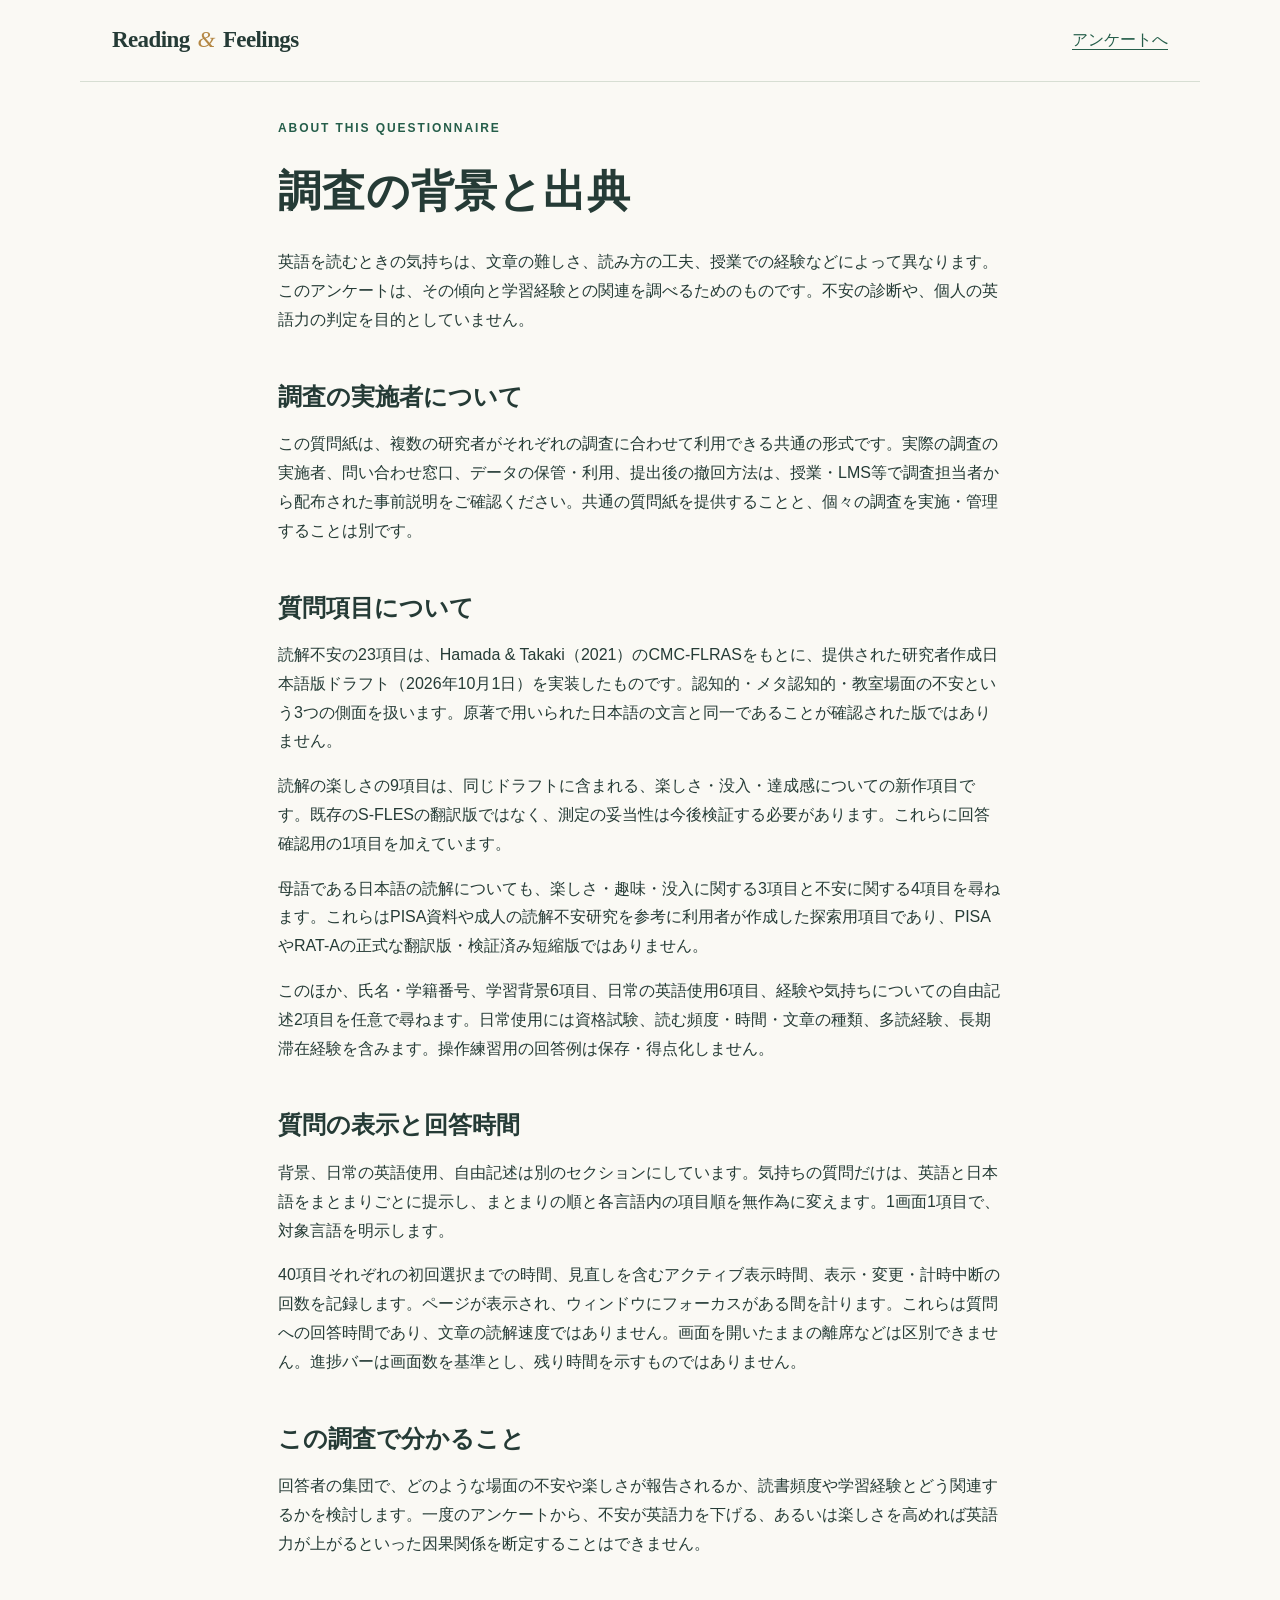
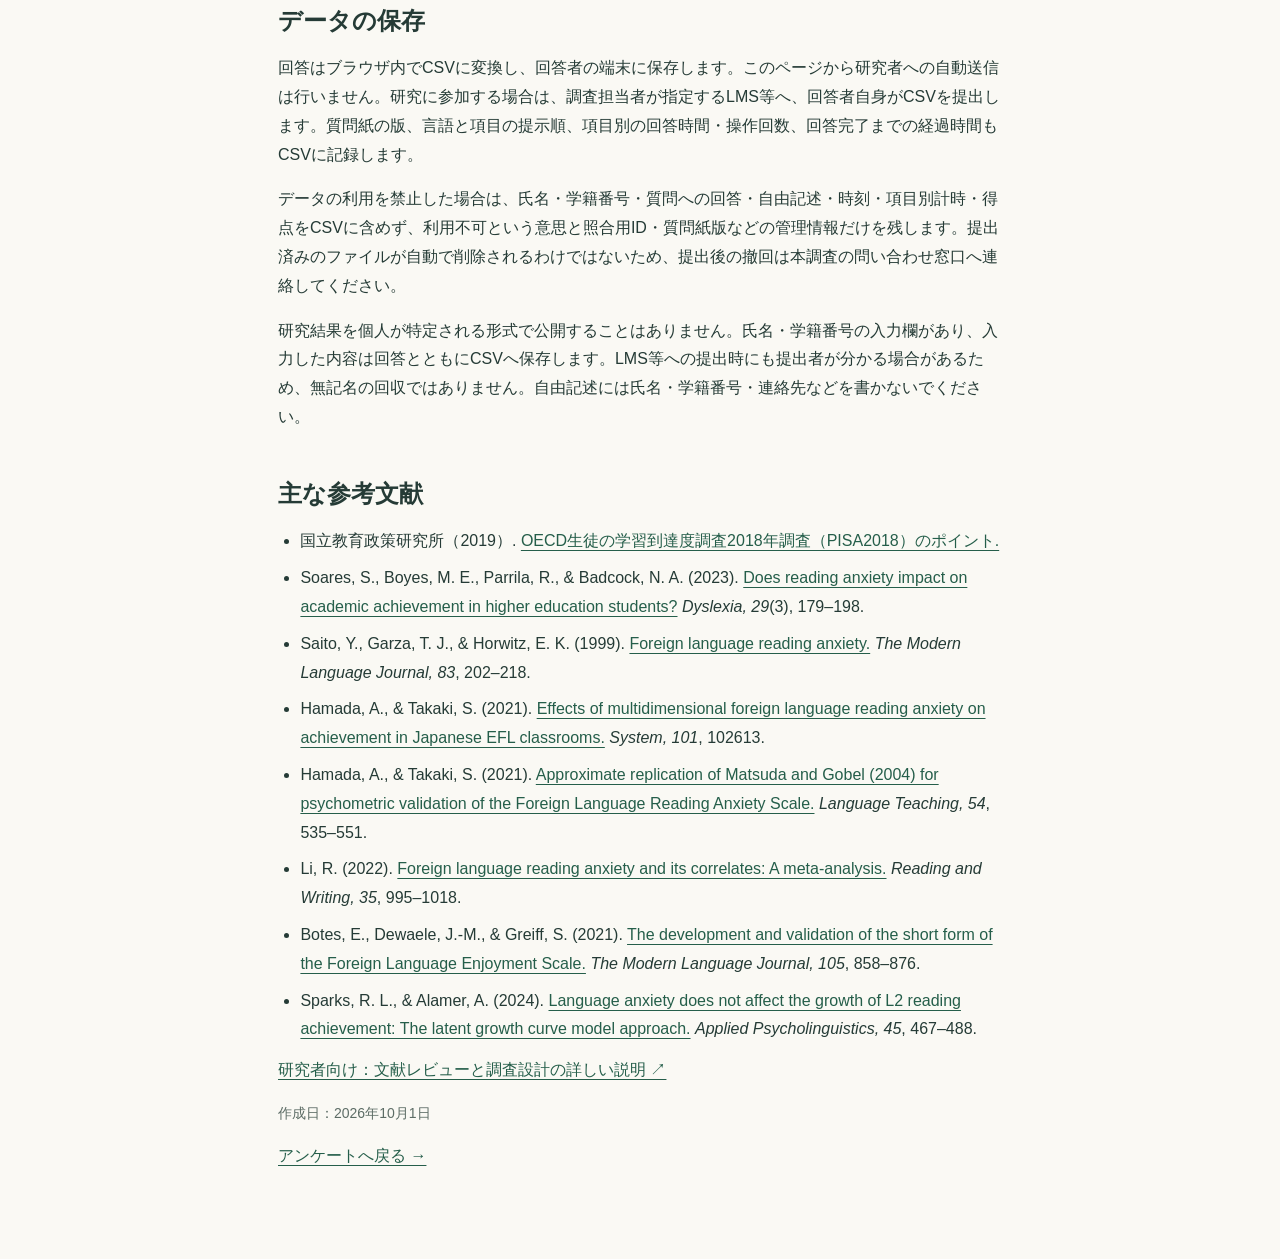
==== commit 930fa233: "Publish shared live questionnaire with study-specific information provided externally" ====
--- a/site/about.html
+++ b/site/about.html
@@ -3,7 +3,7 @@
 <head><meta charset="utf-8"><meta name="viewport" content="width=device-width, initial-scale=1"><meta name="robots" content="noindex, nofollow"><meta name="referrer" content="no-referrer"><title>調査の背景・出典 | Reading & Feelings</title><link rel="icon" href="favicon.svg" type="image/svg+xml"><link rel="stylesheet" href="styles.css"></head>
 <body><header class="site-header"><div class="wordmark">Reading <i>&</i> Feelings</div><a href="index.html">アンケートへ</a></header>
 <main class="prose"><p class="eyebrow">ABOUT THIS QUESTIONNAIRE</p><h1>調査の背景と出典</h1><p>英語を読むときの気持ちは、文章の難しさ、読み方の工夫、授業での経験などによって異なります。このアンケートは、その傾向と学習経験との関連を調べるためのものです。不安の診断や、個人の英語力の判定を目的としていません。</p>
-<h2>調査の実施者について</h2><p>この質問紙は、複数の研究者がそれぞれの調査に合わせて利用できる共通の形式です。実際の調査の実施者、問い合わせ窓口、データの保管・利用、提出後の撤回方法は、調査ごとの案内をご確認ください。共通の質問紙を提供することと、個々の調査を実施・管理することは別です。</p>
+<h2>調査の実施者について</h2><p>この質問紙は、複数の研究者がそれぞれの調査に合わせて利用できる共通の形式です。実際の調査の実施者、問い合わせ窓口、データの保管・利用、提出後の撤回方法は、授業・LMS等で調査担当者から配布された事前説明をご確認ください。共通の質問紙を提供することと、個々の調査を実施・管理することは別です。</p>
 <h2>質問項目について</h2><p>読解不安の23項目は、Hamada & Takaki（2021）のCMC-FLRASをもとに、提供された研究者作成日本語版ドラフト（2026年10月1日）を実装したものです。認知的・メタ認知的・教室場面の不安という3つの側面を扱います。原著で用いられた日本語の文言と同一であることが確認された版ではありません。</p><p>読解の楽しさの9項目は、同じドラフトに含まれる、楽しさ・没入・達成感についての新作項目です。既存のS-FLESの翻訳版ではなく、測定の妥当性は今後検証する必要があります。これらに回答確認用の1項目を加えています。</p><p>母語である日本語の読解についても、楽しさ・趣味・没入に関する3項目と不安に関する4項目を尋ねます。これらはPISA資料や成人の読解不安研究を参考に利用者が作成した探索用項目であり、PISAやRAT-Aの正式な翻訳版・検証済み短縮版ではありません。</p><p>このほか、氏名・学籍番号、学習背景6項目、日常の英語使用6項目、経験や気持ちについての自由記述2項目を任意で尋ねます。日常使用には資格試験、読む頻度・時間・文章の種類、多読経験、長期滞在経験を含みます。操作練習用の回答例は保存・得点化しません。</p>
 <h2>質問の表示と回答時間</h2><p>背景、日常の英語使用、自由記述は別のセクションにしています。気持ちの質問だけは、英語と日本語をまとまりごとに提示し、まとまりの順と各言語内の項目順を無作為に変えます。1画面1項目で、対象言語を明示します。</p><p>40項目それぞれの初回選択までの時間、見直しを含むアクティブ表示時間、表示・変更・計時中断の回数を記録します。ページが表示され、ウィンドウにフォーカスがある間を計ります。これらは質問への回答時間であり、文章の読解速度ではありません。画面を開いたままの離席などは区別できません。進捗バーは画面数を基準とし、残り時間を示すものではありません。</p>
 <h2>この調査で分かること</h2><p>回答者の集団で、どのような場面の不安や楽しさが報告されるか、読書頻度や学習経験とどう関連するかを検討します。一度のアンケートから、不安が英語力を下げる、あるいは楽しさを高めれば英語力が上がるといった因果関係を断定することはできません。</p>
--- a/site/styles.css
+++ b/site/styles.css
@@ -79,6 +79,8 @@
 .summary { display:grid; grid-template-columns:repeat(3,1fr); gap:14px; margin:24px 0; }
 .summary div { border-left:2px solid var(--line); padding-left:16px; }
 .summary strong { display:block; font-size:27px; font-family:Georgia,serif; }
+.review-identity { overflow-wrap:anywhere; }
+.review-identity button { max-width:100%; }
 .review-table { border-collapse:collapse; width:100%; font-size:14px; margin:18px 0; }
 .review-table td,.review-table th { padding:12px 8px; border-bottom:1px solid var(--line); text-align:left; vertical-align:top; }
 .review-table td:last-child { min-width:125px; }
@@ -96,7 +98,7 @@
   .likert { grid-template-columns:1fr 1fr; } .likert .option:last-child { grid-column:1/-1; }
   .option span { min-height:69px; flex-direction:row; gap:10px; padding:10px; }
   .option b { font-size:17px; } .actions > button,.actions > .button { flex:1; }
-  .actions > .quiet { flex-basis:100%; }
+  .actions > .quiet,#complete { flex-basis:100%; }
   .facts { gap:9px 20px; font-size:13px; } .site-footer { padding:24px 20px; }
 }
 .skip-link { position:absolute; top:-100px; left:10px; background:#fff; padding:10px; z-index:5; }
